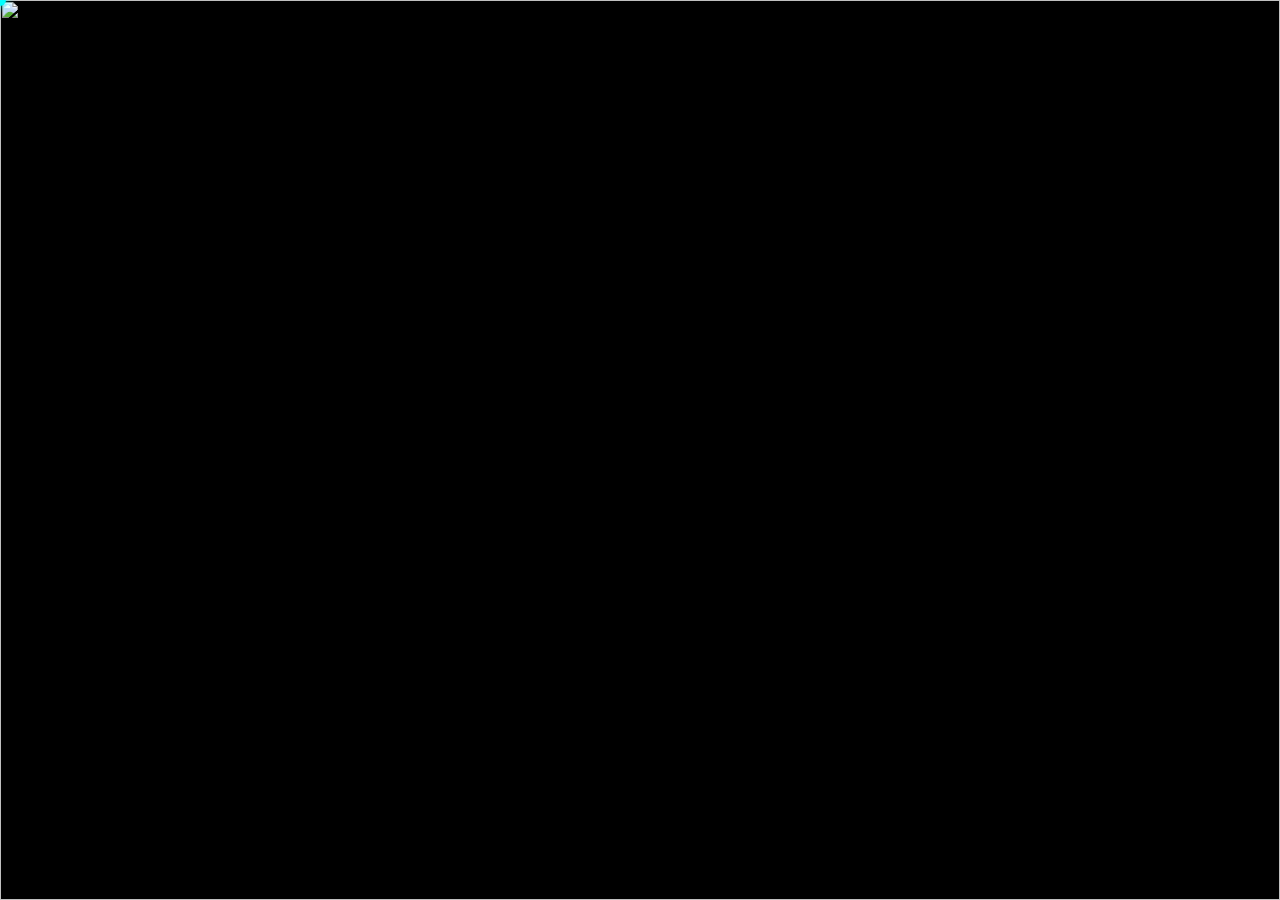
==== index.html @ 2064ec2a "환경 세팅 완" ====
<!doctype html>
<html lang="ko">
  <head>
    <meta charset="UTF-8" />
    <title>JARVIS</title>
    <link rel="stylesheet" href="style.css" />
  </head>

  <body>
    <!-- ✅ 반드시 img로 넣어야 영상 나옴 -->
    <img id="video" src="http://127.0.0.1:5000/video" />

    <!-- ✅ 눈 위치 -->
    <div id="eye"></div>

    <script src="script.js"></script>
  </body>
</html>
``
---- style.css ----
body {
  margin: 0;
  background: black;
}

/* ✅ 영상 */
#video {
  position: fixed;
  width: 100%;
  height: 100%;
  object-fit: cover;
}

/* ✅ 눈 추적 점 */
#eye {
  position: absolute;
  width: 12px;
  height: 12px;
  background: cyan;
  border-radius: 50%;
  box-shadow: 0 0 10px cyan;
  transform: translate(-50%, -50%);
  z-index: 10;
}
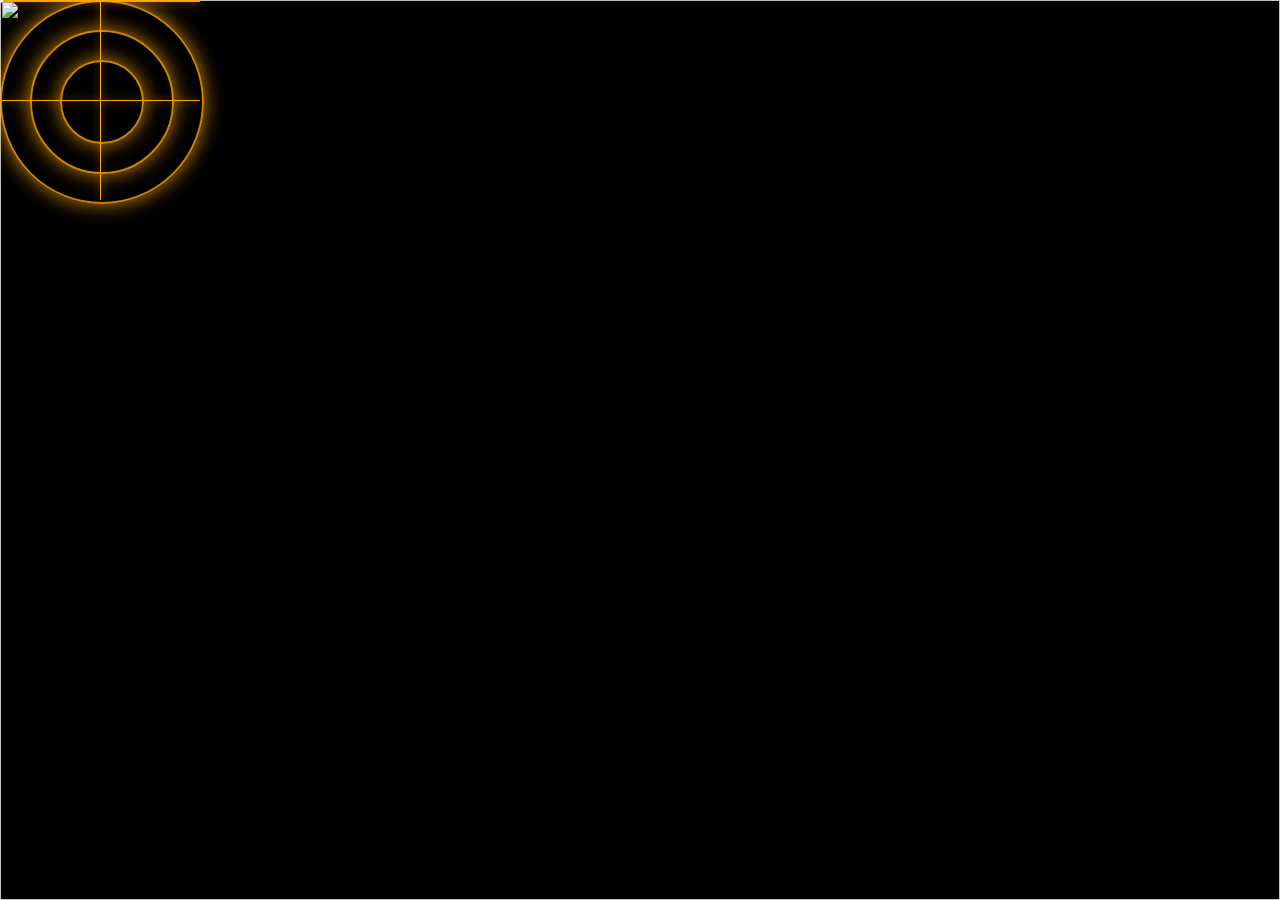
==== commit 3109dccf: "눈 ui 수정 완" ====
--- a/index.html
+++ b/index.html
@@ -7,13 +7,22 @@
   </head>
 
   <body>
-    <!-- ✅ 반드시 img로 넣어야 영상 나옴 -->
+    <!-- ✅ 영상 -->
     <img id="video" src="http://127.0.0.1:5000/video" />
 
-    <!-- ✅ 눈 위치 -->
+    <!-- ✅ HUD -->
+    <div id="hud">
+      <div class="ring big"></div>
+      <div class="ring mid"></div>
+      <div class="ring small"></div>
+
+      <div class="cross"></div>
+      <div class="scan-line"></div>
+    </div>
+
+    <!-- ✅ 눈 위치 점 -->
     <div id="eye"></div>
 
     <script src="script.js"></script>
   </body>
 </html>
-``
--- a/style.css
+++ b/style.css
@@ -1,6 +1,7 @@
 body {
   margin: 0;
   background: black;
+  overflow: hidden;
 }
 
 /* ✅ 영상 */
@@ -11,14 +12,120 @@
   object-fit: cover;
 }
 
-/* ✅ 눈 추적 점 */
+/* ✅ HUD 전체 */
+#hud {
+  position: absolute;
+  width: 200px;
+  height: 200px;
+  pointer-events: none;
+  transform-style: preserve-3d;
+}
+
+/* ✅ 링 공통 */
+.ring {
+  position: absolute;
+  border-radius: 50%;
+  border: 2px solid orange;
+  box-shadow: 0 0 20px orange;
+  opacity: 0.8;
+}
+
+/* ✅ 큰 링 */
+.big {
+  width: 200px;
+  height: 200px;
+  animation: rotate 6s linear infinite;
+}
+
+/* ✅ 중간 링 */
+.mid {
+  width: 140px;
+  height: 140px;
+  top: 30px;
+  left: 30px;
+  animation: rotateReverse 4s linear infinite;
+}
+
+/* ✅ 작은 링 */
+.small {
+  width: 80px;
+  height: 80px;
+  top: 60px;
+  left: 60px;
+}
+
+/* ✅ 십자선 */
+.cross::before,
+.cross::after {
+  content: '';
+  position: absolute;
+  background: orange;
+  box-shadow: 0 0 10px orange;
+}
+
+.cross::before {
+  width: 100%;
+  height: 1px;
+  top: 50%;
+}
+
+.cross::after {
+  width: 1px;
+  height: 100%;
+  left: 50%;
+}
+
+/* ✅ 스캔 라인 */
+.scan-line {
+  position: absolute;
+  width: 100%;
+  height: 2px;
+  background: orange;
+  box-shadow: 0 0 10px orange;
+  top: 0;
+  animation: scan 2s infinite;
+}
+
+/* ✅ 눈 점 */
 #eye {
   position: absolute;
-  width: 12px;
-  height: 12px;
-  background: cyan;
+  width: 6px;
+  height: 6px;
+  background: white;
   border-radius: 50%;
-  box-shadow: 0 0 10px cyan;
   transform: translate(-50%, -50%);
   z-index: 10;
 }
+
+/* ✅ 애니메이션 */
+@keyframes rotate {
+  from {
+    transform: rotate(0deg);
+  }
+  to {
+    transform: rotate(360deg);
+  }
+}
+
+@keyframes rotateReverse {
+  from {
+    transform: rotate(360deg);
+  }
+  to {
+    transform: rotate(0deg);
+  }
+}
+
+@keyframes scan {
+  0% {
+    top: 0%;
+    opacity: 0.2;
+  }
+  50% {
+    opacity: 1;
+  }
+  100% {
+    top: 100%;
+    opacity: 0.2;
+  }
+}
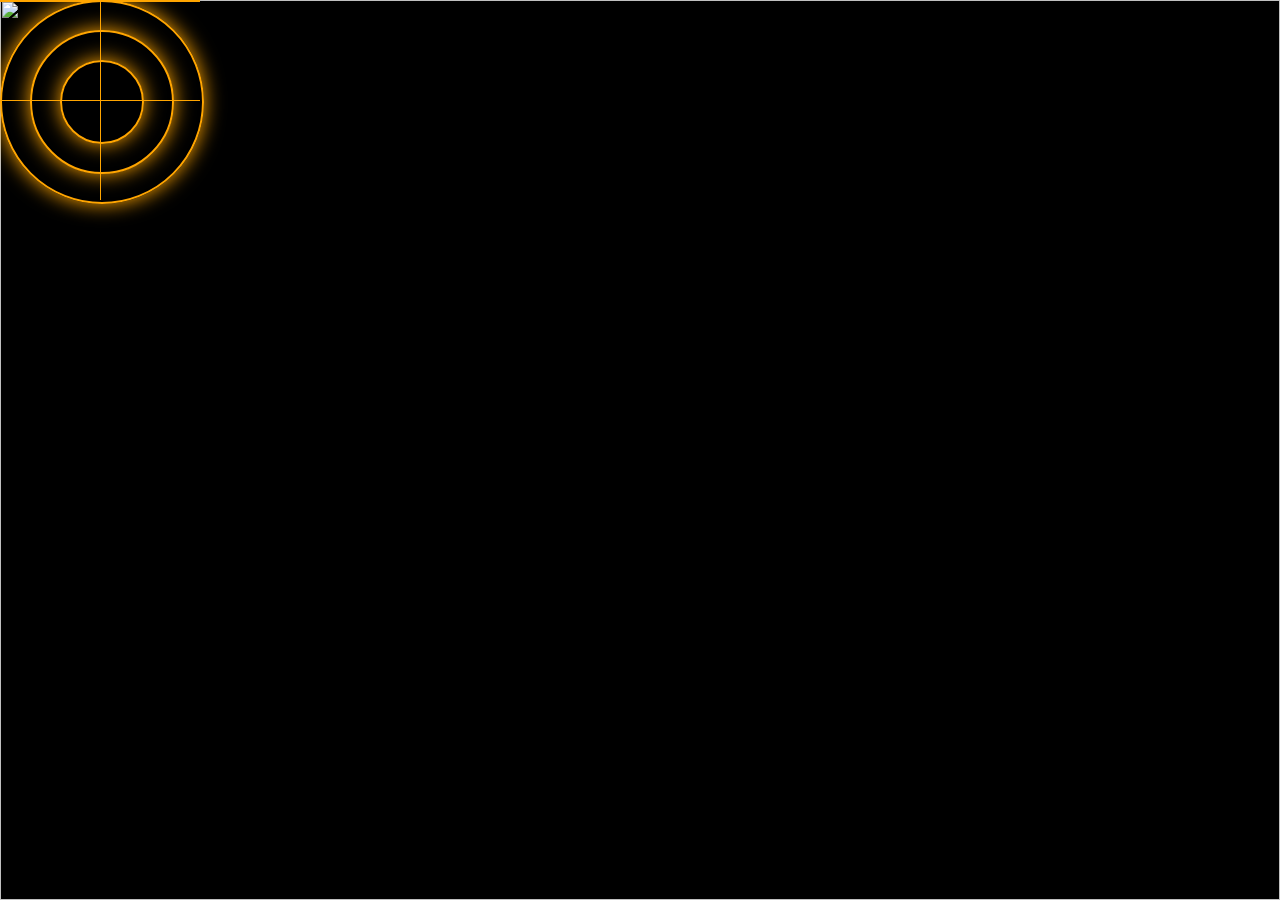
==== commit 6d0419ad: "[초록 점]  → "눈 위치" [노란 점] → "시선 방향" [HUD]     → "시선 따라 움직이는 UI" 초록 점 = 레이저 총구 노란 점 = 레이저 맞는 위치 HUD    " ====
--- a/index.html
+++ b/index.html
@@ -15,14 +15,10 @@
       <div class="ring big"></div>
       <div class="ring mid"></div>
       <div class="ring small"></div>
-
       <div class="cross"></div>
       <div class="scan-line"></div>
     </div>
 
-    <!-- ✅ 눈 위치 점 -->
-    <div id="eye"></div>
-
     <script src="script.js"></script>
   </body>
 </html>
--- a/style.css
+++ b/style.css
@@ -12,7 +12,7 @@
   object-fit: cover;
 }
 
-/* ✅ HUD 전체 */
+/* ✅ HUD */
 #hud {
   position: absolute;
   width: 200px;
@@ -21,23 +21,20 @@
   transform-style: preserve-3d;
 }
 
-/* ✅ 링 공통 */
+/* ✅ 링 */
 .ring {
   position: absolute;
   border-radius: 50%;
   border: 2px solid orange;
   box-shadow: 0 0 20px orange;
-  opacity: 0.8;
 }
 
-/* ✅ 큰 링 */
 .big {
   width: 200px;
   height: 200px;
   animation: rotate 6s linear infinite;
 }
 
-/* ✅ 중간 링 */
 .mid {
   width: 140px;
   height: 140px;
@@ -46,7 +43,6 @@
   animation: rotateReverse 4s linear infinite;
 }
 
-/* ✅ 작은 링 */
 .small {
   width: 80px;
   height: 80px;
@@ -60,7 +56,6 @@
   content: '';
   position: absolute;
   background: orange;
-  box-shadow: 0 0 10px orange;
 }
 
 .cross::before {
@@ -75,26 +70,13 @@
   left: 50%;
 }
 
-/* ✅ 스캔 라인 */
+/* ✅ 스캔 */
 .scan-line {
   position: absolute;
   width: 100%;
   height: 2px;
   background: orange;
-  box-shadow: 0 0 10px orange;
-  top: 0;
   animation: scan 2s infinite;
-}
-
-/* ✅ 눈 점 */
-#eye {
-  position: absolute;
-  width: 6px;
-  height: 6px;
-  background: white;
-  border-radius: 50%;
-  transform: translate(-50%, -50%);
-  z-index: 10;
 }
 
 /* ✅ 애니메이션 */
@@ -119,13 +101,8 @@
 @keyframes scan {
   0% {
     top: 0%;
-    opacity: 0.2;
-  }
-  50% {
-    opacity: 1;
   }
   100% {
     top: 100%;
-    opacity: 0.2;
   }
 }
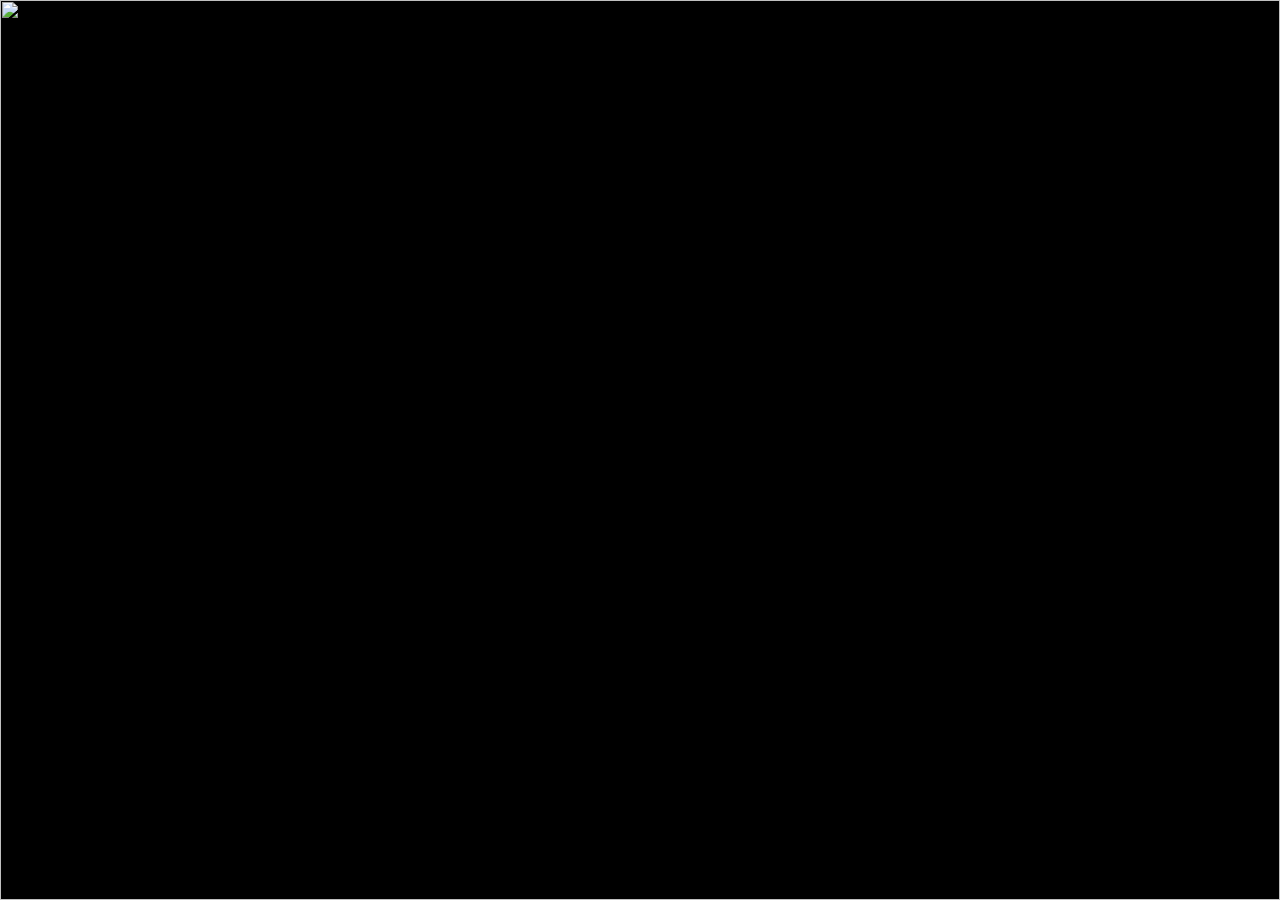
==== commit 5b939356: "화질 선명 + 자동 탐지 수정 완" ====
--- a/index.html
+++ b/index.html
@@ -10,13 +10,12 @@
     <!-- ✅ 영상 -->
     <img id="video" src="http://127.0.0.1:5000/video" />
 
-    <!-- ✅ HUD -->
+    <!-- ✅ HUD (시선) -->
     <div id="hud">
       <div class="ring big"></div>
       <div class="ring mid"></div>
       <div class="ring small"></div>
       <div class="cross"></div>
-      <div class="scan-line"></div>
     </div>
 
     <script src="script.js"></script>
--- a/style.css
+++ b/style.css
@@ -4,7 +4,6 @@
   overflow: hidden;
 }
 
-/* ✅ 영상 */
 #video {
   position: fixed;
   width: 100%;
@@ -12,97 +11,10 @@
   object-fit: cover;
 }
 
-/* ✅ HUD */
 #hud {
   position: absolute;
-  width: 200px;
-  height: 200px;
-  pointer-events: none;
-  transform-style: preserve-3d;
+  width: 150px;
+  height: 150px;
+  transform: translate(-50%, -50%);
+  transition: transform 0.2s ease;
 }
-
-/* ✅ 링 */
-.ring {
-  position: absolute;
-  border-radius: 50%;
-  border: 2px solid orange;
-  box-shadow: 0 0 20px orange;
-}
-
-.big {
-  width: 200px;
-  height: 200px;
-  animation: rotate 6s linear infinite;
-}
-
-.mid {
-  width: 140px;
-  height: 140px;
-  top: 30px;
-  left: 30px;
-  animation: rotateReverse 4s linear infinite;
-}
-
-.small {
-  width: 80px;
-  height: 80px;
-  top: 60px;
-  left: 60px;
-}
-
-/* ✅ 십자선 */
-.cross::before,
-.cross::after {
-  content: '';
-  position: absolute;
-  background: orange;
-}
-
-.cross::before {
-  width: 100%;
-  height: 1px;
-  top: 50%;
-}
-
-.cross::after {
-  width: 1px;
-  height: 100%;
-  left: 50%;
-}
-
-/* ✅ 스캔 */
-.scan-line {
-  position: absolute;
-  width: 100%;
-  height: 2px;
-  background: orange;
-  animation: scan 2s infinite;
-}
-
-/* ✅ 애니메이션 */
-@keyframes rotate {
-  from {
-    transform: rotate(0deg);
-  }
-  to {
-    transform: rotate(360deg);
-  }
-}
-
-@keyframes rotateReverse {
-  from {
-    transform: rotate(360deg);
-  }
-  to {
-    transform: rotate(0deg);
-  }
-}
-
-@keyframes scan {
-  0% {
-    top: 0%;
-  }
-  100% {
-    top: 100%;
-  }
-}
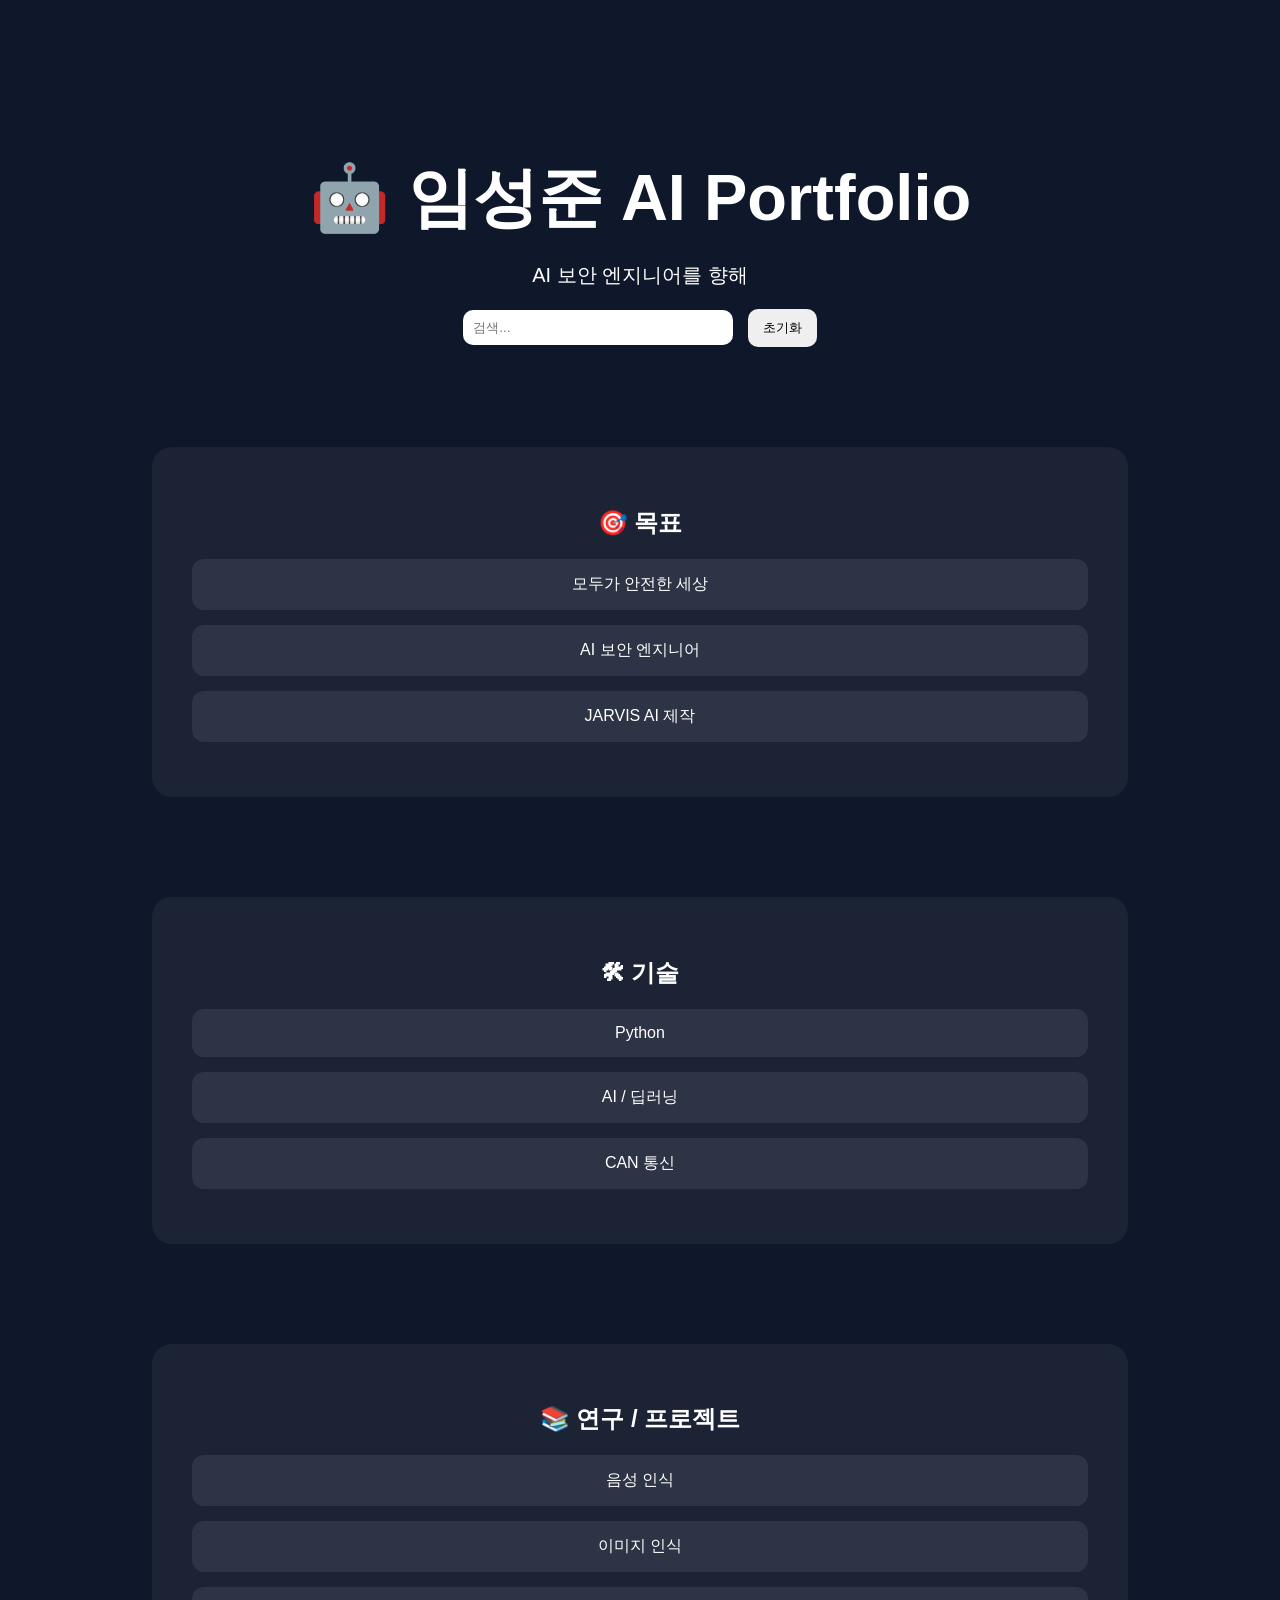
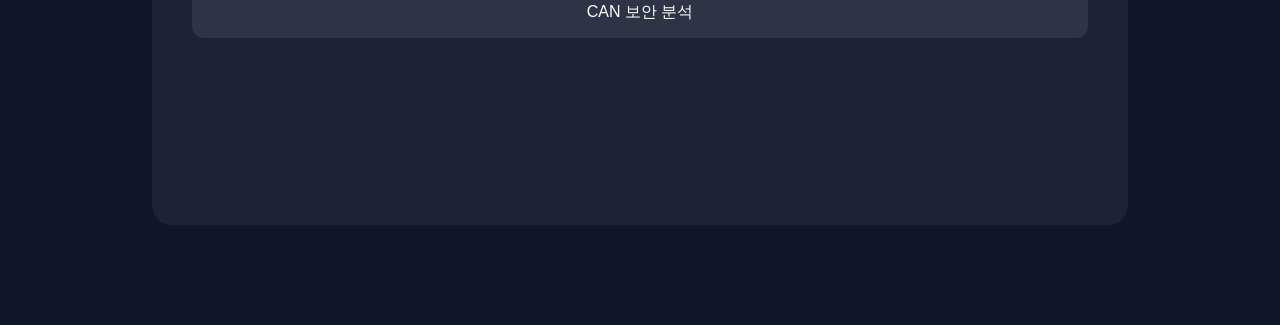
==== commit 48604379: "홈화면 완" ====
--- a/index.html
+++ b/index.html
@@ -2,22 +2,63 @@
 <html lang="ko">
   <head>
     <meta charset="UTF-8" />
-    <title>JARVIS</title>
-    <link rel="stylesheet" href="style.css" />
+    <meta name="viewport" content="width=device-width, initial-scale=1.0" />
+    <title>AI Portfolio Home</title>
+    <link rel="stylesheet" href="home.css" />
   </head>
 
   <body>
-    <!-- ✅ 영상 -->
-    <img id="video" src="http://127.0.0.1:5000/video" />
+    <!-- HERO + 검색 -->
+    <section class="hero">
+      <h1>🤖 임성준 AI Portfolio</h1>
+      <p>AI 보안 엔지니어를 향해</p>
 
-    <!-- ✅ HUD (시선) -->
-    <div id="hud">
-      <div class="ring big"></div>
-      <div class="ring mid"></div>
-      <div class="ring small"></div>
-      <div class="cross"></div>
-    </div>
+      <div class="search-box">
+        <input type="text" id="search" placeholder="검색..." />
+        <button id="reset">초기화</button>
+      </div>
+    </section>
 
-    <script src="script.js"></script>
+    <!-- ✅ 목표 -->
+    <section class="section page">
+      <div class="big-card">
+        <h2>🎯 목표</h2>
+        <div class="small-card">모두가 안전한 세상</div>
+        <div class="small-card">AI 보안 엔지니어</div>
+        <div class="small-card">JARVIS AI 제작</div>
+      </div>
+    </section>
+
+    <!-- ✅ 기술 -->
+    <section class="section page">
+      <div class="big-card">
+        <h2>🛠 기술</h2>
+        <div class="small-card">Python</div>
+        <div class="small-card">AI / 딥러닝</div>
+        <div class="small-card">CAN 통신</div>
+      </div>
+    </section>
+
+    <!-- ✅ 프로젝트 -->
+    <section class="section page">
+      <div class="big-card">
+        <h2>📚 연구 / 프로젝트</h2>
+        <div class="small-card">음성 인식</div>
+        <div class="small-card">이미지 인식</div>
+        <div class="small-card">CAN 보안 분석</div>
+        <div class="small-card">데이터 기반 보안</div>
+
+        <a
+          href="https://blog.naver.com/"
+          target="_blank"
+          class="small-card link-card"
+        >
+          🔗 블로그 보기
+        </a>
+      </div>
+    </section>
+
+    <button id="topBtn">↑</button>
+    <script src="home.js"></script>
   </body>
 </html>
--- a/home.css
+++ b/home.css
@@ -0,0 +1,113 @@
+body {
+  margin: 0;
+  background: #0f172a;
+  color: white;
+  font-family: sans-serif;
+  text-align: center;
+}
+
+.hero {
+  padding-top: 100px; /* 위에서 살짝 내려오기 */
+  text-align: center;
+}
+.hero h1 {
+  font-size: 65px;
+  margin-bottom: 10px;
+}
+
+.hero p {
+  font-size: 20px;
+}
+
+/* 검색 */
+.search-box {
+  margin-top: 20px;
+}
+
+input {
+  padding: 10px;
+  width: 250px;
+  border-radius: 10px;
+  border: none;
+}
+
+button {
+  padding: 10px 15px;
+  margin-left: 10px;
+  border-radius: 10px;
+  border: none;
+  cursor: pointer;
+}
+
+/* ✅ 기본 상태 (숨김 + 카드 디자인 포함) */
+.big-card {
+  width: 70%;
+  margin: 100px auto;
+  padding: 40px;
+  border-radius: 20px;
+  background: rgba(255, 255, 255, 0.05);
+
+  opacity: 0;
+  transform: translateY(40px);
+  transition: all 0.6s ease;
+}
+
+.small-card {
+  margin: 15px 0;
+  padding: 15px;
+  border-radius: 12px;
+  background: rgba(255, 255, 255, 0.08);
+
+  opacity: 0;
+  transform: translateY(30px);
+  transition: all 0.5s ease;
+}
+
+/* ✅ 스크롤 들어오면 등장 */
+.big-card.show {
+  opacity: 1;
+  transform: translateY(0);
+}
+
+.small-card.show {
+  opacity: 1;
+  transform: translateY(0);
+}
+
+/* ✅ 링크 카드 */
+.link-card {
+  text-decoration: none;
+  color: inherit;
+  display: block;
+}
+
+/* ✅ hover 효과 */
+.small-card:hover {
+  transform: translateY(-5px);
+  background: rgba(255, 255, 255, 0.12);
+}
+
+/* ✅ 검색 숨김 */
+.hidden {
+  display: none;
+}
+
+/* ✅ TOP 버튼 */
+#topBtn {
+  position: fixed;
+  bottom: 30px;
+  right: 30px;
+  display: none;
+  font-size: 20px;
+  padding: 10px 15px;
+  border-radius: 10px;
+  background: #1e293b;
+  color: white;
+  border: none;
+  cursor: pointer;
+}
+
+#topBtn:hover {
+  background: #38bdf8;
+  color: black;
+}
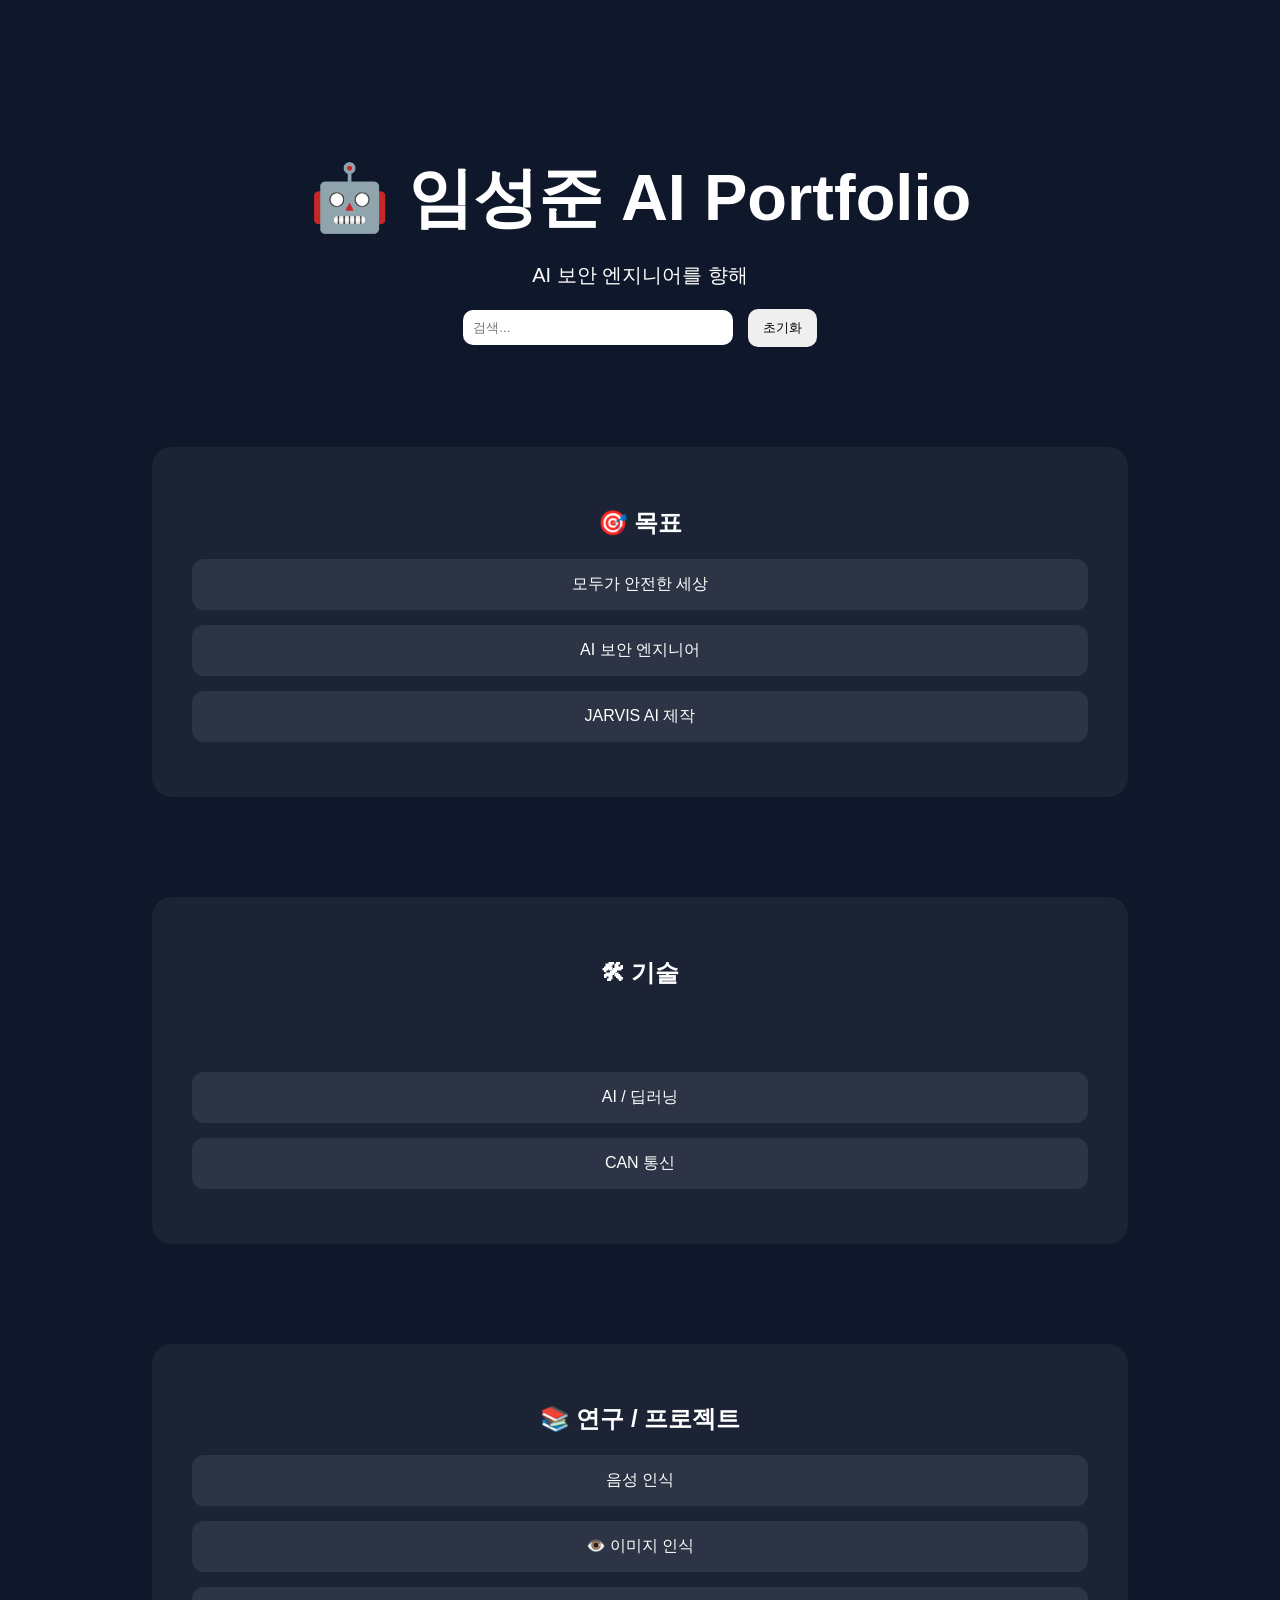
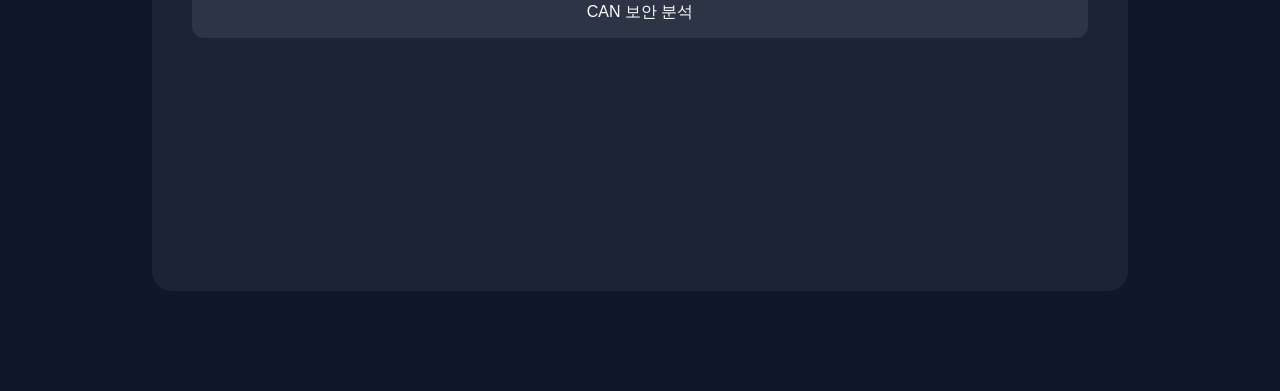
==== commit 06711b68: "삼각함수 추가 완" ====
--- a/index.html
+++ b/index.html
@@ -44,16 +44,22 @@
       <div class="big-card">
         <h2>📚 연구 / 프로젝트</h2>
         <div class="small-card">음성 인식</div>
-        <div class="small-card">이미지 인식</div>
+        <a href="/vision.html" class="small-card link-card">👁️ 이미지 인식 </a>
         <div class="small-card">CAN 보안 분석</div>
-        <div class="small-card">데이터 기반 보안</div>
+        <a href="/sam.html" class="small-card link-card">📐 삼각함수 </a>
 
         <a
-          href="https://blog.naver.com/"
+          href="https://lsjking911.tistory.com/"
           target="_blank"
           class="small-card link-card"
         >
           🔗 블로그 보기
+        </a>
+        <a
+          href="https://github.com/lsjking"
+          target="_blank"
+          class="small-card link-card"
+          >GitHub 주소
         </a>
       </div>
     </section>
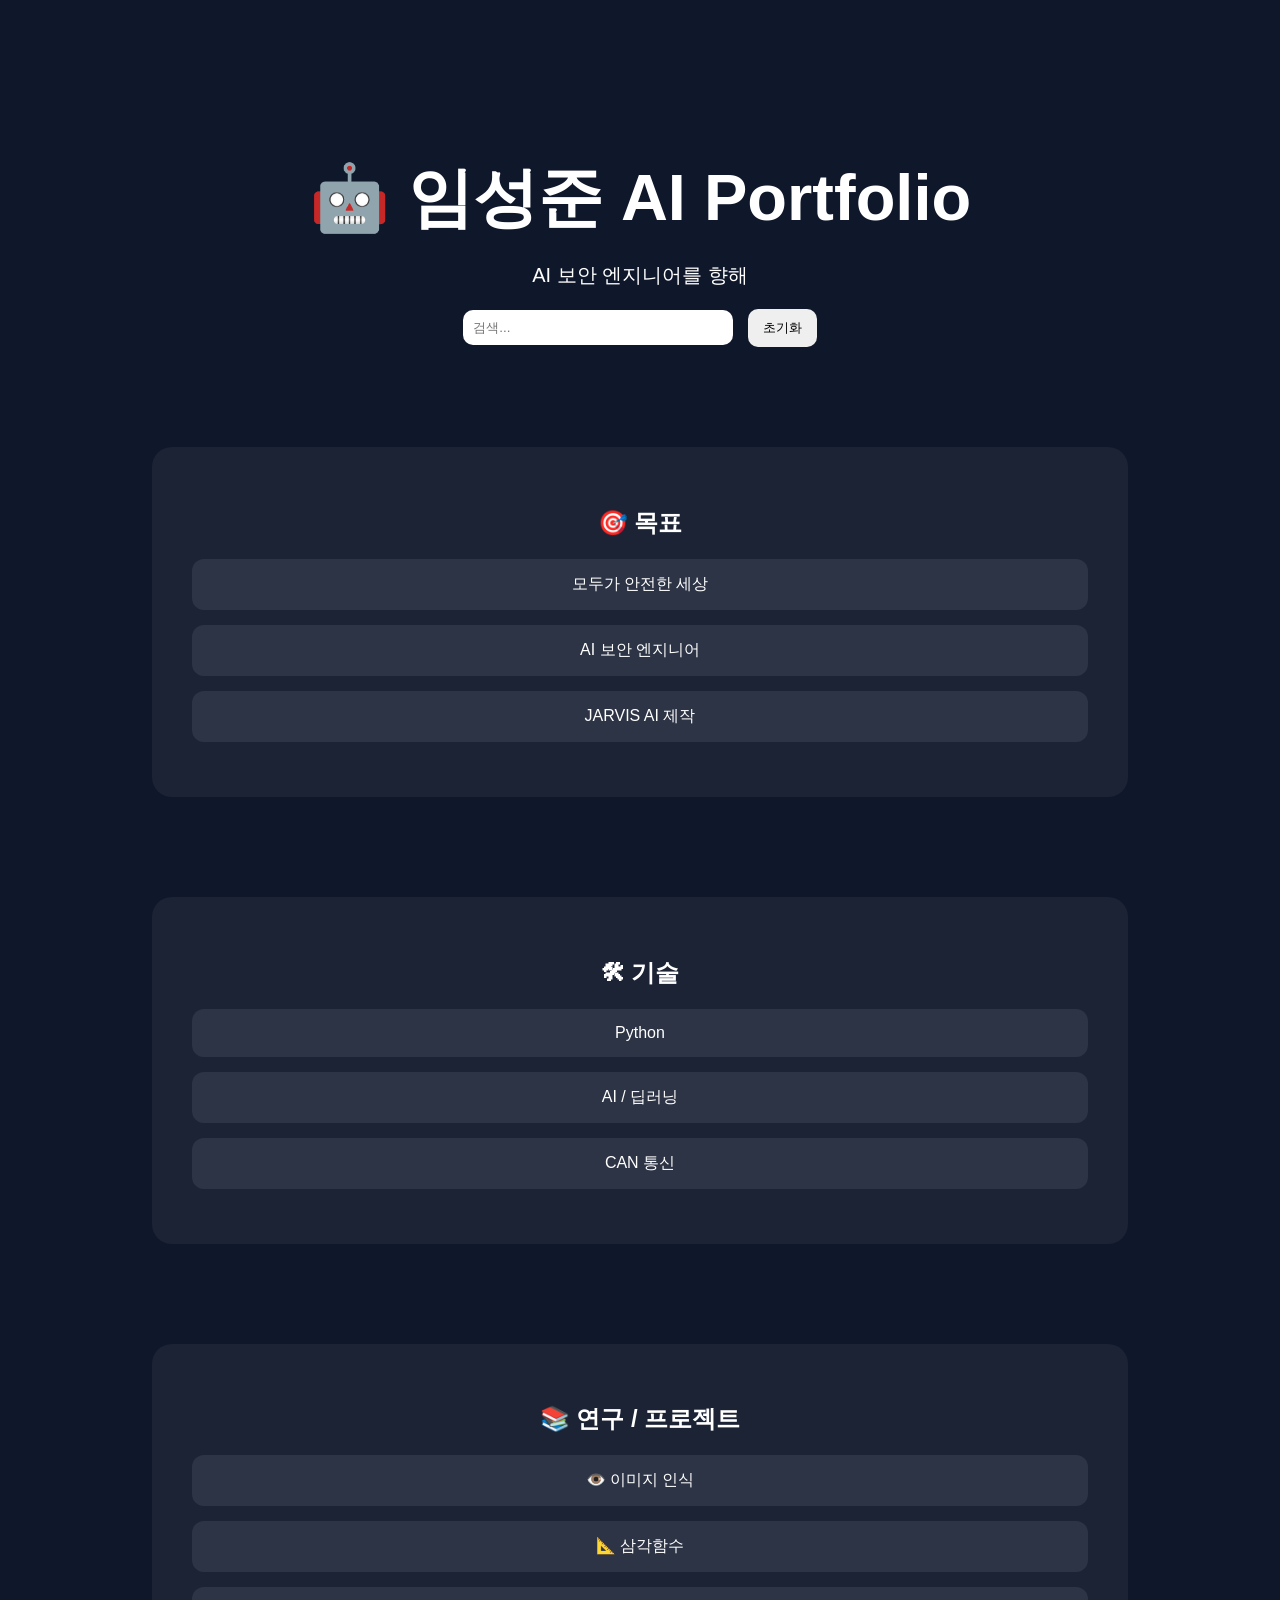
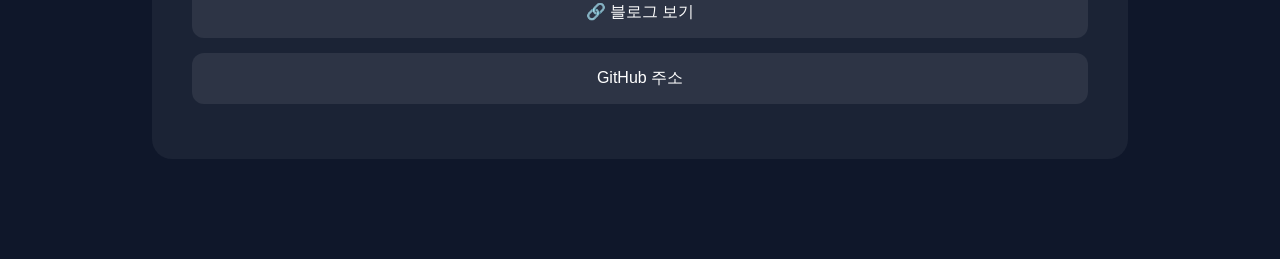
==== commit f444ee12: "수정" ====
--- a/index.html
+++ b/index.html
@@ -43,9 +43,7 @@
     <section class="section page">
       <div class="big-card">
         <h2>📚 연구 / 프로젝트</h2>
-        <div class="small-card">음성 인식</div>
         <a href="/vision.html" class="small-card link-card">👁️ 이미지 인식 </a>
-        <div class="small-card">CAN 보안 분석</div>
         <a href="/sam.html" class="small-card link-card">📐 삼각함수 </a>
 
         <a
